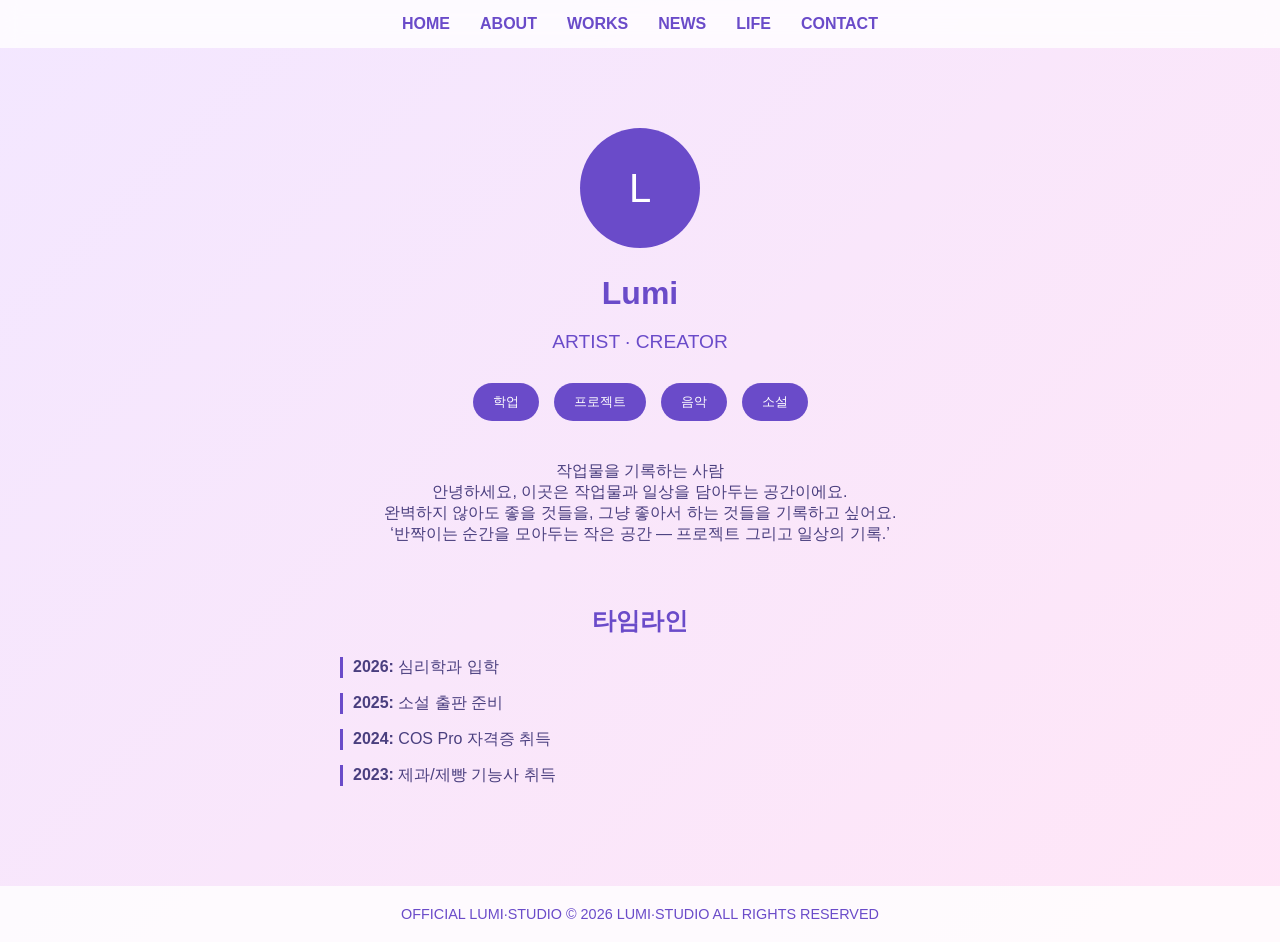
==== about.html @ f7912240 "Initial commit" ====
<!DOCTYPE html>
<html lang="ko">
<head>
  <meta charset="UTF-8">
  <title>LUMI·STUDIO - ABOUT</title>
  <link rel="stylesheet" href="style.css">
  <style>
    .about {
      text-align: center;
      padding: 80px 20px;
      opacity: 0;
      animation: fadeIn 1.5s ease-in forwards;
    }

    .logo {
      width: 120px;
      height: 120px;
      border-radius: 50%;
      background: #6a4bc9;
      color: white;
      display: flex;
      align-items: center;
      justify-content: center;
      font-size: 2.5em;
      margin: 0 auto 20px;
      opacity: 0;
      transform: scale(0.8);
      animation: popUp 1s ease-out forwards;
      animation-delay: 0.5s;
    }

    .about h1 {
      font-size: 2em;
      color: #6a4bc9;
      margin-bottom: 10px;
      opacity: 0;
      transform: translateY(-20px);
      animation: slideDown 1s ease-out forwards;
      animation-delay: 0.8s;
    }

    .subtitle {
      font-size: 1.2em;
      color: #6a4bc9;
      margin-bottom: 30px;
      opacity: 0;
      animation: fadeInText 1.2s ease-in forwards;
      animation-delay: 1.1s;
    }

    .category-buttons {
      display: flex;
      flex-wrap: wrap;
      justify-content: center;
      gap: 15px;
      margin-bottom: 40px;
      opacity: 0;
      transform: scale(0.9);
      animation: popUp 0.8s ease-out forwards;
      animation-delay: 1.4s;
    }

    .category-buttons button {
      background: #6a4bc9;
      color: white;
      border: none;
      padding: 10px 20px;
      border-radius: 20px;
      cursor: pointer;
      transition: background 0.3s;
    }

    .category-buttons button:hover {
      background: #ff66b2;
    }

    .timeline {
      max-width: 600px;
      margin: 40px auto;
      text-align: left;
      opacity: 0;
      transform: translateY(20px);
      animation: fadeIn 1.5s ease-in forwards;
      animation-delay: 1.8s;
    }

    .timeline h2 {
      text-align: center;
      color: #6a4bc9;
      margin-bottom: 20px;
    }

    .timeline ul {
      list-style: none;
      padding: 0;
    }

    .timeline ul li {
      margin-bottom: 15px;
      padding-left: 10px;
      border-left: 3px solid #6a4bc9;
    }

    /* 애니메이션 정의 */
    @keyframes fadeIn {
      from { opacity: 0; }
      to { opacity: 1; }
    }

    @keyframes slideDown {
      to { transform: translateY(0); opacity: 1; }
    }

    @keyframes fadeInText {
      to { opacity: 1; }
    }

    @keyframes popUp {
      to { opacity: 1; transform: scale(1); }
    }
  </style>
</head>
<body>
  <nav>
    <ul>
      <li><a href="index.html">HOME</a></li>
      <li><a href="about.html">ABOUT</a></li>
      <li><a href="works.html">WORKS</a></li>
      <li><a href="news.html">NEWS</a></li>
      <li><a href="life.html">LIFE</a></li>
      <li><a href="contact.html">CONTACT</a></li>
    </ul>
  </nav>

  <section class="about">
    <div class="logo">L</div>
    <h1>Lumi</h1>
    <p class="subtitle">ARTIST · CREATOR</p>

    <div class="category-buttons">
      <button>학업</button>
      <button>프로젝트</button>
      <button>음악</button>
      <button>소설</button>
    </div>

    <p>
      작업물을 기록하는 사람<br>
      안녕하세요, 이곳은 작업물과 일상을 담아두는 공간이에요.<br>
      완벽하지 않아도 좋을 것들을, 그냥 좋아서 하는 것들을 기록하고 싶어요.<br>
      ‘반짝이는 순간을 모아두는 작은 공간 — 프로젝트 그리고 일상의 기록.’
    </p>

    <div class="timeline">
      <h2>타임라인</h2>
      <ul>
        <li><strong>2026:</strong> 심리학과 입학</li>
        <li><strong>2025:</strong> 소설 출판 준비</li>
        <li><strong>2024:</strong> COS Pro 자격증 취득</li>
        <li><strong>2023:</strong> 제과/제빵 기능사 취득</li>
      </ul>
    </div>
  </section>

  <footer>
    OFFICIAL LUMI·STUDIO © 2026 LUMI·STUDIO ALL RIGHTS RESERVED
  </footer>
</body>
</html>
---- style.css ----
body {
  margin: 0;
  font-family: 'Arial', sans-serif;
  background: linear-gradient(135deg, #f3e7ff, #ffe6f7);
  color: #4a3f7f;
}

/* 네비게이션 */
nav {
  background-color: rgba(255, 255, 255, 0.8);
  backdrop-filter: blur(10px);
  display: flex;
  justify-content: center;
  padding: 15px 0;
  position: sticky;
  top: 0;
}

nav ul {
  list-style: none;
  margin: 0;
  padding: 0;
  display: flex;
  gap: 30px;
}

nav ul li a {
  text-decoration: none;
  color: #6a4bc9;
  font-weight: bold;
  transition: color 0.3s;
}

nav ul li a:hover {
  color: #ff66b2;
}

/* 공통 섹션 */
section {
  padding: 80px 20px;
  text-align: center;
}

section h1, section h2 {
  color: #6a4bc9;
}

button {
  background: #6a4bc9;
  color: white;
  border: none;
  padding: 10px 20px;
  border-radius: 20px;
  cursor: pointer;
  transition: background 0.3s;
}

button:hover {
  background: #ff66b2;
}

/* CONTACT 카드 */
.contact-grid {
  display: grid;
  grid-template-columns: repeat(auto-fit, minmax(200px, 1fr));
  gap: 20px;
  margin-top: 30px;
}

.contact-card {
  background: rgba(255, 255, 255, 0.9);
  border-radius: 15px;
  padding: 20px;
  box-shadow: 0 4px 10px rgba(0,0,0,0.1);
  transition: transform 0.3s;
}

.contact-card:hover {
  transform: translateY(-5px);
}

footer {
  background: rgba(255, 255, 255, 0.8);
  text-align: center;
  padding: 20px;
  font-size: 0.9em;
  color: #6a4bc9;
}
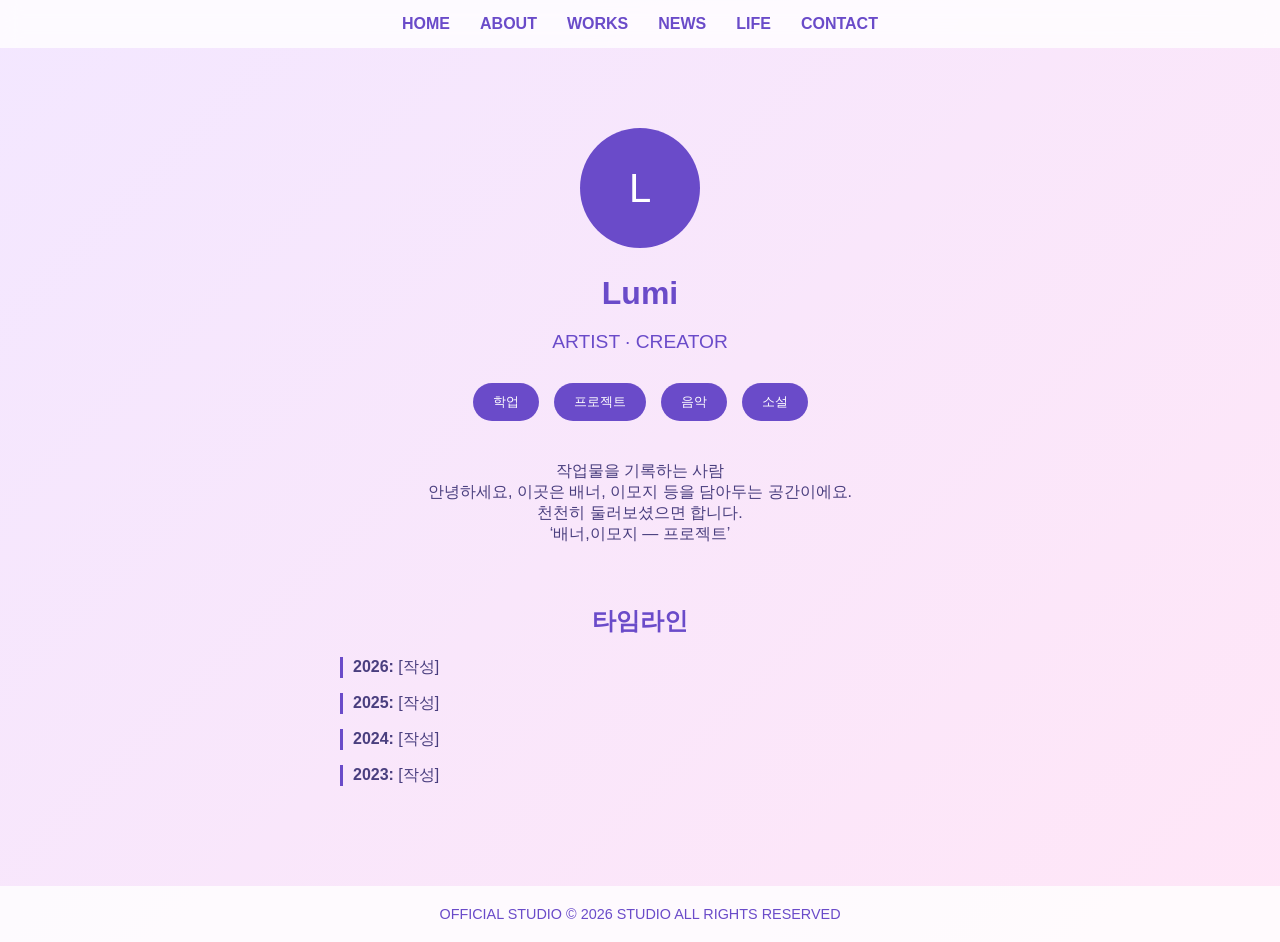
==== commit d966f744: "Update about.html" ====
--- a/about.html
+++ b/about.html
@@ -2,7 +2,7 @@
 <html lang="ko">
 <head>
   <meta charset="UTF-8">
-  <title>LUMI·STUDIO - ABOUT</title>
+  <title>STUDIO - ABOUT</title>
   <link rel="stylesheet" href="style.css">
   <style>
     .about {
@@ -146,24 +146,24 @@
 
     <p>
       작업물을 기록하는 사람<br>
-      안녕하세요, 이곳은 작업물과 일상을 담아두는 공간이에요.<br>
-      완벽하지 않아도 좋을 것들을, 그냥 좋아서 하는 것들을 기록하고 싶어요.<br>
-      ‘반짝이는 순간을 모아두는 작은 공간 — 프로젝트 그리고 일상의 기록.’
+      안녕하세요, 이곳은 배너, 이모지 등을 담아두는 공간이에요.<br>
+      천천히 둘러보셨으면 합니다.<br>
+      ‘배너,이모지 — 프로젝트’
     </p>
 
     <div class="timeline">
       <h2>타임라인</h2>
       <ul>
-        <li><strong>2026:</strong> 심리학과 입학</li>
-        <li><strong>2025:</strong> 소설 출판 준비</li>
-        <li><strong>2024:</strong> COS Pro 자격증 취득</li>
-        <li><strong>2023:</strong> 제과/제빵 기능사 취득</li>
+        <li><strong>2026:</strong> [작성]</li>
+        <li><strong>2025:</strong> [작성]</li>
+        <li><strong>2024:</strong> [작성]</li>
+        <li><strong>2023:</strong> [작성]</li>
       </ul>
     </div>
   </section>
 
   <footer>
-    OFFICIAL LUMI·STUDIO © 2026 LUMI·STUDIO ALL RIGHTS RESERVED
+    OFFICIAL STUDIO © 2026 STUDIO ALL RIGHTS RESERVED
   </footer>
 </body>
 </html>
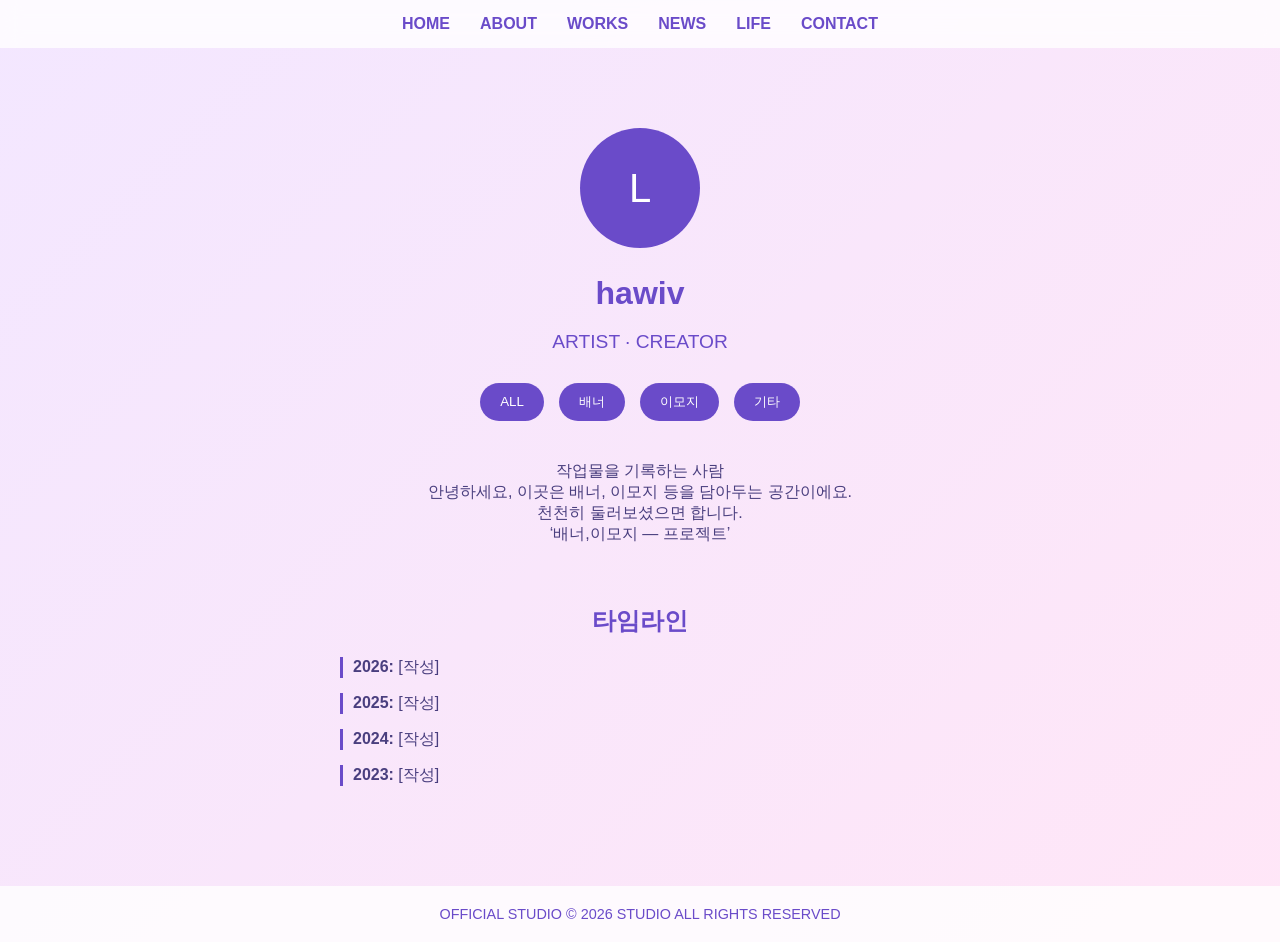
==== commit 3d1c9e70: "Update about.html" ====
--- a/about.html
+++ b/about.html
@@ -134,14 +134,14 @@
 
   <section class="about">
     <div class="logo">L</div>
-    <h1>Lumi</h1>
+    <h1>hawiv</h1>
     <p class="subtitle">ARTIST · CREATOR</p>
 
     <div class="category-buttons">
-      <button>학업</button>
-      <button>프로젝트</button>
-      <button>음악</button>
-      <button>소설</button>
+      <button>ALL</button>
+      <button>배너</button>
+      <button>이모지</button>
+      <button>기타</button>
     </div>
 
     <p>
